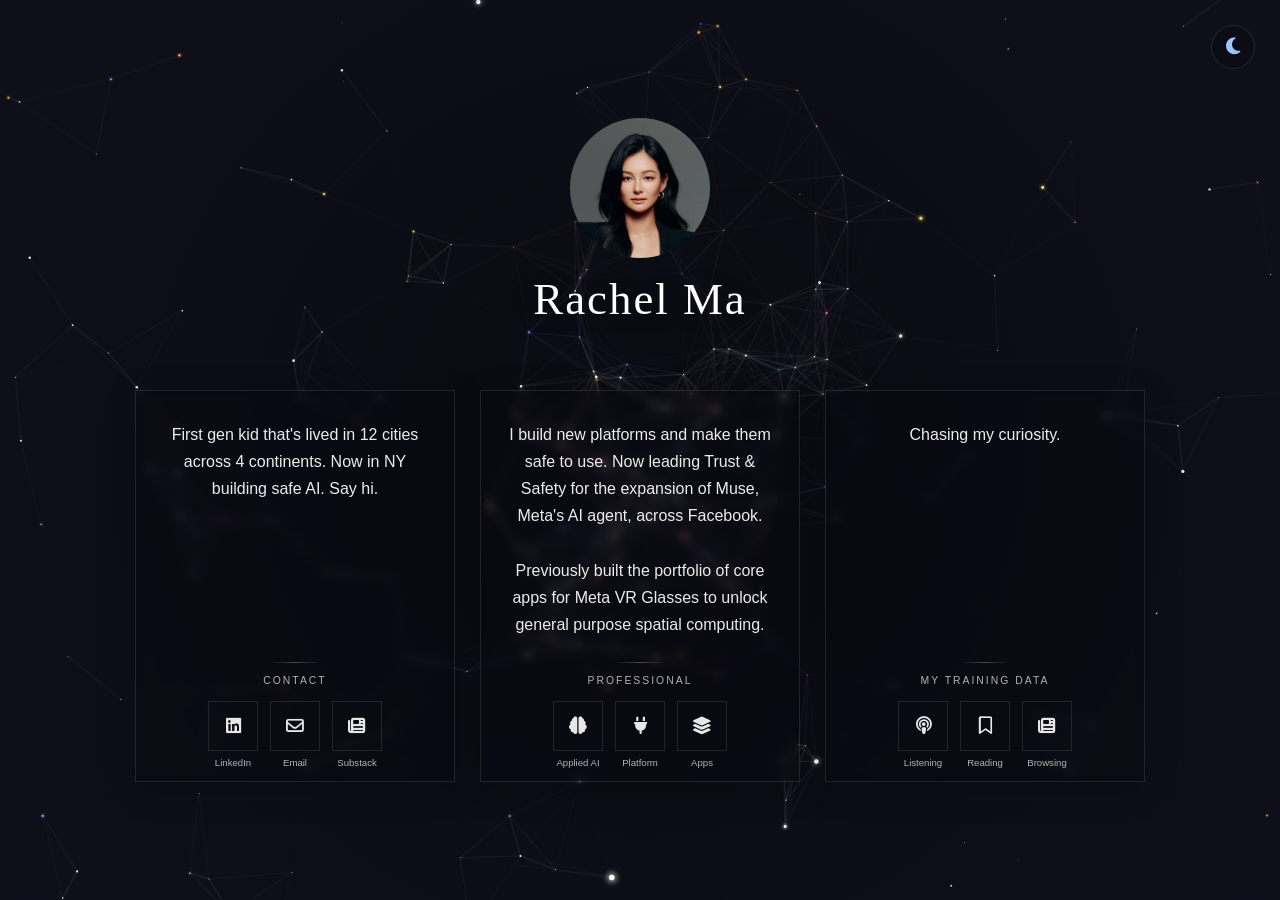
==== index.html @ 037cb05d "Update Contact card: Now in NY building safe AI" ====
<!DOCTYPE html>
<html lang="en">
<head>
    <meta charset="UTF-8">
    <meta name="theme-color" content="#0a0a0a">
    <meta name="viewport" content="width=device-width, initial-scale=1.0">
    <meta name="description" content="Rachel Ma — Product Manager @ Meta building the software platform for next-gen AI devices.">
    <meta property="og:title" content="Rachel Ma | Product Manager @ Meta">
    <meta property="og:description" content="Product Manager @ Meta building the software platform for next-gen AI devices.">
    <meta property="og:type" content="website">
    <meta property="og:image" content="profile.jpg">
    <meta name="twitter:card" content="summary_large_image">
    <meta name="twitter:title" content="Rachel Ma | Product Manager @ Meta">
    <meta name="twitter:description" content="Product Manager @ Meta building the software platform for next-gen AI devices.">
    <meta name="twitter:image" content="profile.jpg">
    <title>Rachel Ma</title>
    <link rel="icon" href="favicon.png" type="image/png">
    <link rel="stylesheet" href="styles.css?v=10">
    <link rel="stylesheet" href="https://cdnjs.cloudflare.com/ajax/libs/font-awesome/6.5.1/css/all.min.css">
</head>
<body>
    <!-- Preloader -->
    <div class="preloader" id="preloader">
        <div class="preloader-content">
            <div class="preloader-spinner"></div>
        </div>
    </div>

    <canvas id="constellation-canvas"></canvas>

    <!-- Theme Toggle -->
    <div class="theme-toggle-container" id="theme-toggle-container">
        <button class="theme-toggle-btn" id="theme-toggle-btn" aria-label="Toggle theme">
            <i class="fas fa-moon theme-icon" id="theme-icon-moon"></i>
            <i class="fa-regular fa-sun theme-icon" id="theme-icon-sun"></i>
        </button>
    </div>

    <main class="main-container">
        <!-- Hero Section - All content in one viewport -->
        <section class="hero-section" aria-label="Introduction">
            <header class="hero-header">
                <figure class="profile-image-container">
                    <img src="profile.svg" alt="Rachel Ma - Profile Photo" class="profile-image" id="profile-pic">
                </figure>
                <h1 class="name">Rachel Ma</h1>
            </header>

            <!-- Three cards in a row -->
            <div class="cards-row">
                <!-- Contact Card -->
                <article class="content-card">
                    <p class="card-description">
                        First gen kid that's lived in 12 cities across 4 continents. Now in NY building safe AI. Say hi.
                    </p>
                    <div class="card-divider" role="separator"></div>
                    <h2 class="icon-card-label">Contact</h2>
                    <nav class="icon-group" aria-label="Contact links">
                        <a href="https://www.linkedin.com/in/sayrachel/" target="_blank" rel="noopener noreferrer" class="icon-link" data-tooltip="LinkedIn" aria-label="LinkedIn profile">
                            <i class="fab fa-linkedin" aria-hidden="true"></i>
                            <span class="icon-label">LinkedIn</span>
                        </a>
                        <button class="icon-link email-copy" data-tooltip="Copy email" data-email="irachelma@gmail.com" aria-label="Copy email address">
                            <i class="far fa-envelope" aria-hidden="true"></i>
                            <span class="icon-label">Email</span>
                        </button>
                        <a href="https://substack.com/@sayrachel" target="_blank" rel="noopener noreferrer" class="icon-link" data-tooltip="Substack" aria-label="Substack profile">
                            <i class="fas fa-newspaper" aria-hidden="true"></i>
                            <span class="icon-label">Substack</span>
                        </a>
                    </nav>
                </article>

                <!-- Work Card -->
                <article class="content-card">
                    <p class="card-description">
                        I build new platforms and make them safe to use. Now leading Trust &amp; Safety for the expansion of Muse, Meta's AI agent, across Facebook.<br><br>
                        Previously built the portfolio of core apps for Meta VR Glasses to unlock general purpose spatial computing.
                    </p>
                    <div class="card-divider" role="separator"></div>
                    <h2 class="icon-card-label">Professional</h2>
                    <nav class="icon-group" aria-label="Work">
                        <button class="icon-link" data-detail="applied-ai" data-tooltip="Applied AI" aria-label="Applied AI — view detail" data-description="Perception and AI on Meta's devices.||Guided model investment with ML researchers, prototyped live translation, and shipped natural-language voice commands.">
                            <i class="fas fa-brain" aria-hidden="true"></i>
                            <span class="icon-label">Applied AI</span>
                        </button>
                        <button class="icon-link" data-detail="developer-platform" data-tooltip="Platform" aria-label="Developer Platform — view detail" data-description="The integration layer under the apps.||A File Picker API for developers, the Google Drive partnership, and third-party integrations shared across Meta.">
                            <i class="fas fa-plug" aria-hidden="true"></i>
                            <span class="icon-label">Platform</span>
                        </button>
                        <button class="icon-link" data-detail="app-portfolio" data-tooltip="Apps" aria-label="App Portfolio — view detail" data-description="The zero-to-one utilities portfolio.||Files to 1M+ MAU, Calendar, Camera and Gallery, and the OS-level copy/paste model adopted across 9 first-party apps.">
                            <i class="fas fa-layer-group" aria-hidden="true"></i>
                            <span class="icon-label">Apps</span>
                        </button>
                    </nav>
                </article>



                <!-- Interests Card -->
                <article class="content-card">
                    <p class="card-description">
                        Chasing my curiosity.
                    </p>
                    <div class="card-divider" role="separator"></div>
                    <h2 class="icon-card-label">My Training Data</h2>
                    <nav class="icon-group" aria-label="Current activities">
                        <a href="https://open.spotify.com/show/4JH4tybY1zX6e5hjCwU6gF?si=e2163b98062c461b" target="_blank" rel="noopener noreferrer" class="icon-link" data-tooltip="Listening" aria-label="Currently listening to podcast" data-description="Dwarkesh Podcast.">
                            <i class="fas fa-podcast" aria-hidden="true"></i>
                            <span class="icon-label">Listening</span>
                        </a>
                        <a href="https://www.goodreads.com/en/book/show/11468377-thinking-fast-and-slow" target="_blank" rel="noopener noreferrer" class="icon-link" data-tooltip="Reading" aria-label="Currently reading on Goodreads" data-description="Thinking, Fast and Slow.">
                            <i class="far fa-bookmark" aria-hidden="true"></i>
                            <span class="icon-label">Reading</span>
                        </a>
                        <a href="https://stratechery.com" target="_blank" rel="noopener noreferrer" class="icon-link" data-tooltip="Browsing" aria-label="Browsing Stratechery" data-description="Stratechery.">
                            <i class="fas fa-newspaper" aria-hidden="true"></i>
                            <span class="icon-label">Browsing</span>
                        </a>
                    </nav>
                </article>
            </div>
        </section>
    </main>

    <!-- Detail Pages -->
    <section class="detail-page" id="detail-applied-ai" aria-label="Applied AI">
        <button class="back-button" data-back aria-label="Back"><i class="fas fa-arrow-left" aria-hidden="true"></i></button>
        <div class="detail-content">
            <h2 class="detail-title">Applied AI</h2>
            <div class="cards-row">
                <article class="content-card detail-card">
                    <a href="https://sayrachel.substack.com/p/building-ocr-for-smart-glasses" target="_blank" rel="noopener noreferrer" class="icon-link" data-tooltip="Read the writeup" aria-label="OCR writeup on Substack">
                        <i class="fas fa-eye" aria-hidden="true"></i>
                        <span class="icon-label">OCR</span>
                    </a>
                    <p class="detail-card-text">Guided model investment for &ldquo;text-in-the-wild&rdquo; on AR glasses, partnering with ML researchers to raise egocentric OCR accuracy from 26% to 39%. Defined target use cases and model gaps (text grouping and ordering, intent disambiguation) to prioritize investments.</p>
                </article>
                <article class="content-card detail-card">
                    <a href="https://www.youtube.com/watch?v=XAs7jnDh5rM" target="_blank" rel="noopener noreferrer" class="icon-link" data-tooltip="Watch the demo" aria-label="Live Translation demo">
                        <i class="fas fa-language" aria-hidden="true"></i>
                        <span class="icon-label">Translate</span>
                    </a>
                    <p class="detail-card-text">Prototyped multimodal Live Translation on AR glasses, turning egocentric OCR and hand disambiguation research into a product experience.</p>
                </article>
                <article class="content-card detail-card">
                    <div class="icon-link" aria-hidden="true">
                        <i class="fas fa-microphone"></i>
                        <span class="icon-label">Voice</span>
                    </div>
                    <p class="detail-card-text">Introduced Meta AI natural-language voice commands across first-party VR apps, defining a new hands-free interaction model for the surface.</p>
                </article>
            </div>
        </div>
    </section>

    <section class="detail-page" id="detail-developer-platform" aria-label="Developer Platform">
        <button class="back-button" data-back aria-label="Back"><i class="fas fa-arrow-left" aria-hidden="true"></i></button>
        <div class="detail-content">
            <h2 class="detail-title">Developer Platform</h2>
            <div class="cards-row">
                <article class="content-card detail-card">
                    <a href="https://www.meta.com/help/quest/1472856609714504/" target="_blank" rel="noopener noreferrer" class="icon-link" data-tooltip="Files on Meta Quest" aria-label="Meta Quest Files">
                        <i class="fas fa-code" aria-hidden="true"></i>
                        <span class="icon-label">File Picker</span>
                    </a>
                    <p class="detail-card-text">Opened the Files platform through a File Picker API, adopted across first-party apps and available to third-party developers.</p>
                </article>
                <article class="content-card detail-card">
                    <div class="icon-link" aria-hidden="true">
                        <i class="fab fa-google-drive"></i>
                        <span class="icon-label">Drive</span>
                    </div>
                    <p class="detail-card-text">Negotiated the Google Drive partnership behind cloud drive access in Files, from first conversation through shipped integration and annual review.</p>
                </article>
                <article class="content-card detail-card">
                    <div class="icon-link" aria-hidden="true">
                        <i class="fas fa-plug"></i>
                        <span class="icon-label">Connect</span>
                    </div>
                    <p class="detail-card-text">Aligned orgs to share third-party integrations including Google Drive and Calendar, unlocking access for smart glasses and Meta's AI agent, Muse.</p>
                </article>
            </div>
        </div>
    </section>

    <section class="detail-page" id="detail-app-portfolio" aria-label="App Portfolio">
        <button class="back-button" data-back aria-label="Back"><i class="fas fa-arrow-left" aria-hidden="true"></i></button>
        <div class="detail-content">
            <h2 class="detail-title">App Portfolio</h2>
            <div class="cards-row">
                <article class="content-card detail-card">
                    <a href="https://www.meta.com/help/quest/1472856609714504/" target="_blank" rel="noopener noreferrer" class="icon-link" data-tooltip="Files on Meta Quest" aria-label="Meta Quest Files">
                        <i class="far fa-folder-open" aria-hidden="true"></i>
                        <span class="icon-label">Files</span>
                    </a>
                    <p class="detail-card-text">Launched the zero-to-one Files platform to 1M+ monthly users: previews, cross-app sharing, and cloud drive access.</p>
                </article>
                <article class="content-card detail-card">
                    <a href="https://www.theverge.com/2024/11/1/24285641/meta-quest-os-update-v71-redesign-train-mode-calendar" target="_blank" rel="noopener noreferrer" class="icon-link" data-tooltip="Covered by The Verge" aria-label="Calendar in The Verge">
                        <i class="far fa-calendar-alt" aria-hidden="true"></i>
                        <span class="icon-label">Calendar</span>
                    </a>
                    <p class="detail-card-text">Built the zero-to-one Calendar platform, a schedule manager with Google Calendar and Outlook integrations and a Zoom partnership.</p>
                </article>
                <article class="content-card detail-card">
                    <div class="icon-link" aria-hidden="true">
                        <i class="fas fa-camera"></i>
                        <span class="icon-label">Capture</span>
                    </div>
                    <p class="detail-card-text">Scaled Camera and Gallery into a capture-to-share content flywheel spanning the family of first-party apps, including Instagram and Threads.</p>
                </article>
                <article class="content-card detail-card">
                    <div class="icon-link" aria-hidden="true">
                        <i class="fas fa-clone"></i>
                        <span class="icon-label">Copy/Paste</span>
                    </div>
                    <p class="detail-card-text">Defined the OS-level copy/paste and drag-and-drop model for cross-app multitasking, and drove adoption across 9 first-party apps.</p>
                </article>
            </div>
        </div>
    </section>

    <script src="script.js?v=3"></script>
    <script defer src="https://va.vercel-scripts.com/v1/script.js"></script>
</body>
</html>
---- styles.css ----
* {
    margin: 0;
    padding: 0;
    box-sizing: border-box;
}

/* Preloader */
.preloader {
    position: fixed;
    top: 0;
    left: 0;
    width: 100%;
    height: 100%;
    background: #0a0a0a;
    z-index: 99999;
    display: flex;
    align-items: center;
    justify-content: center;
    transition: opacity 0.5s ease, visibility 0.5s ease;
}

.preloader.loaded {
    opacity: 0;
    visibility: hidden;
    pointer-events: none;
}

.preloader-content {
    text-align: center;
}

.preloader-spinner {
    width: 40px;
    height: 40px;
    border: 2px solid rgba(255, 255, 255, 0.1);
    border-top-color: rgba(255, 255, 255, 0.6);
    border-radius: 50%;
    animation: spin 0.8s linear infinite;
}

@keyframes spin {
    to {
        transform: rotate(360deg);
    }
}

/* Light mode preloader */
body.light-mode .preloader {
    background: #e8f4fc;
}

body.light-mode .preloader-spinner {
    border-color: rgba(26, 42, 58, 0.1);
    border-top-color: rgba(26, 42, 58, 0.6);
}

:root {
    /* Dark mode (default) */
    --bg-primary: #0a0a0a;
    --bg-secondary: rgba(15, 15, 20, 0.85);
    --text-primary: #ffffff;
    --text-secondary: rgba(255, 255, 255, 0.92);
    --text-muted: rgba(220, 220, 220, 0.8);
    --border-color: rgba(255, 255, 255, 0.1);
    --border-hover: rgba(255, 255, 255, 0.4);
    --icon-color: rgba(255, 255, 255, 0.9);
    --icon-hover: rgba(255, 255, 255, 1);
    --card-bg: rgba(5, 5, 10, 0.18);
    --card-shadow: rgba(0, 0, 0, 0.2);
    --divider-color: rgba(255, 255, 255, 0.25);
    --indicator-border: rgba(255, 255, 255, 0.3);
    --indicator-active: rgba(255, 255, 255, 0.8);
}

body.light-mode {
    /* Light mode */
    --bg-primary: #e8f4fc;
    --bg-secondary: rgba(255, 255, 255, 0.85);
    --text-primary: #1a2a3a;
    --text-secondary: rgba(26, 42, 58, 0.9);
    --text-muted: rgba(26, 42, 58, 0.6);
    --border-color: rgba(26, 42, 58, 0.15);
    --border-hover: rgba(26, 42, 58, 0.35);
    --icon-color: rgba(26, 42, 58, 0.75);
    --icon-hover: rgba(26, 42, 58, 0.95);
    --card-bg: rgba(255, 255, 255, 0.5);
    --card-shadow: rgba(0, 0, 0, 0.1);
    --divider-color: rgba(26, 42, 58, 0.2);
    --indicator-border: rgba(26, 42, 58, 0.3);
    --indicator-active: rgba(26, 42, 58, 0.8);
}

html {
    scroll-behavior: smooth;
    background-color: var(--bg-primary);
}

body {
    font-family: -apple-system, BlinkMacSystemFont, 'Segoe UI', 'Roboto', 'Oxygen', 'Ubuntu', 'Cantarell', sans-serif;
    background-color: var(--bg-primary);
    color: var(--text-primary);
    overflow-x: hidden;
    min-height: 100vh;
    min-height: 100dvh;
    transition: background-color 0.5s ease, color 0.5s ease;
}

/* Theme Toggle */
.theme-toggle-container {
    position: fixed;
    top: 25px;
    right: 25px;
    z-index: 9999;
    pointer-events: auto;
}

.theme-toggle-btn {
    width: 44px;
    height: 44px;
    border-radius: 50%;
    background: var(--card-bg);
    border: 1px solid var(--border-color);
    backdrop-filter: blur(15px);
    -webkit-backdrop-filter: blur(15px);
    cursor: pointer;
    display: flex;
    align-items: center;
    justify-content: center;
    position: relative;
    transition: box-shadow 0.2s ease, opacity 0.2s ease;
}

.theme-toggle-btn:hover {
    box-shadow: 0 4px 12px rgba(0, 0, 0, 0.2);
}

.theme-toggle-btn.transitioning {
    cursor: not-allowed;
    pointer-events: none;
}

.theme-icon {
    position: absolute;
    font-size: 1.2rem;
    pointer-events: none;
}

/* Canvas Background */
#constellation-canvas {
    position: fixed;
    top: 0;
    left: 0;
    right: 0;
    bottom: 0;
    width: 100%;
    height: 100%;
    z-index: 0;
    touch-action: pan-y;
    -webkit-touch-callout: none;
    -webkit-user-select: none;
    user-select: none;
}

/* Main Container - Viewport centered */
.main-container {
    position: relative;
    z-index: 2;
    min-height: 100vh;
    min-height: 100dvh;
    display: flex;
    align-items: center;
    justify-content: center;
    padding: 20px;
}

/* Hero Section - Single viewport layout */
.hero-section {
    display: flex;
    flex-direction: column;
    align-items: center;
    justify-content: center;
    text-align: center;
    width: 100%;
    max-width: 1480px;
}

.hero-header {
    display: flex;
    flex-direction: column;
    align-items: center;
    margin-bottom: 30px;
}

.profile-image-container {
    margin-bottom: 15px;
}

.profile-image {
    width: 120px;
    height: 120px;
    border-radius: 50%;
    object-fit: cover;
    display: block;
    visibility: visible;
    opacity: 1;
}

.name {
    font-size: 2.4rem;
    font-weight: 300;
    letter-spacing: 2px;
    color: var(--text-primary);
    font-family: 'Georgia', 'Times New Roman', serif;
    text-shadow: 0 2px 20px rgba(0, 0, 0, 0.3);
    margin-bottom: 20px;
    transition: color 0.3s ease;
}

/* Contact Section - keeps label above icons */
.contact-section {
    display: flex;
    flex-direction: column;
    align-items: center;
}

/* Contact Label - above contact icons */
.contact-label {
    font-size: 0.65rem;
    font-weight: 300;
    letter-spacing: 2px;
    text-transform: uppercase;
    color: var(--text-muted);
    margin-bottom: 15px;
    text-shadow: 0 2px 8px rgba(0, 0, 0, 0.3);
    transition: color 0.3s ease;
}

/* Contact Icons - Horizontal row under name */
.contact-icons {
    display: flex;
    gap: 15px;
    justify-content: center;
    align-items: center;
}

.contact-icons .icon-link {
    width: 50px;
    height: 50px;
    font-size: 1.1rem;
    background: var(--card-bg);
    backdrop-filter: blur(8px);
    -webkit-backdrop-filter: blur(8px);
    border-color: var(--border-hover);
}

/* Cards Row - 4 cards side by side, equal width */
.cards-row {
    display: flex;
    flex-wrap: wrap;
    gap: 20px;
    justify-content: center;
    align-items: stretch;
    width: 100%;
    max-width: 1480px;
}

/* Content Cards - Fixed width for equal sizing */
.content-card {
    background: var(--card-bg);
    border: 1px solid var(--border-color);
    padding: 25px 20px;
    backdrop-filter: blur(8px);
    -webkit-backdrop-filter: blur(8px);
    box-shadow: 0 8px 32px var(--card-shadow);
    width: 320px;
    flex: 0 0 320px;
    transition: background 0.3s ease, border-color 0.3s ease, box-shadow 0.3s ease;
    display: flex;
    flex-direction: column;
    /* Promote to own GPU composite layer to stabilize backdrop-filter
       blur over the constantly-redrawing star canvas (prevents flicker) */
    transform: translateZ(0);
    -webkit-transform: translateZ(0);
    isolation: isolate;
}

/* Less blur in dark mode so constellations show through */
body:not(.light-mode) .content-card {
    backdrop-filter: blur(4px);
    -webkit-backdrop-filter: blur(4px);
}

.card-description {
    font-size: 0.9rem;
    line-height: 1.7;
    color: var(--text-secondary);
    margin-bottom: 12px;
    font-weight: 300;
    transition: color 0.3s ease;
    flex-grow: 1;
}

.card-subtitle {
    font-size: 0.75rem;
    color: var(--text-secondary);
    opacity: 0.6;
    margin: -8px 0 8px 0;
    font-style: italic;
    font-weight: 300;
    text-align: center;
}

.icon-link.disabled {
    cursor: default;
    opacity: 0.7;
}

.icon-link.disabled:hover {
    transform: none;
    border-color: var(--border-color);
    color: var(--icon-color);
    background: transparent;
    box-shadow: none;
}

.card-divider {
    width: 50px;
    height: 1px;
    background: linear-gradient(90deg, transparent, var(--divider-color), transparent);
    margin: 12px auto;
}

.icon-card-label {
    font-size: 0.65rem;
    font-weight: 300;
    letter-spacing: 2px;
    text-transform: uppercase;
    color: var(--text-muted);
    display: block;
    margin: 0 0 15px 0;
    text-shadow: 0 2px 8px rgba(0, 0, 0, 0.3);
    transition: color 0.3s ease;
}

h2.icon-card-label {
    font-size: 0.65rem;
    font-weight: 300;
}

/* Icon Group */
.icon-group {
    display: flex;
    gap: 12px;
    justify-content: center;
    align-items: center;
    flex-wrap: wrap;
}

.icon-link {
    display: flex;
    flex-direction: column;
    align-items: center;
    justify-content: center;
    width: 50px;
    height: 50px;
    background: transparent;
    border: 1px solid var(--border-color);
    color: var(--icon-color);
    font-size: 1.1rem;
    text-decoration: none;
    cursor: pointer;
    transition: all 0.3s ease;
    position: relative;
}

.icon-label {
    display: block;
    position: absolute;
    bottom: -18px;
    left: 50%;
    transform: translateX(-50%);
    font-size: 0.6rem;
    color: var(--text-muted);
    font-weight: 400;
    white-space: nowrap;
}

.icon-link:hover {
    border-color: var(--border-hover);
    color: var(--icon-hover);
    background: rgba(128, 128, 128, 0.05);
    transform: translateY(-3px);
    box-shadow: 0 8px 25px var(--card-shadow);
}

.icon-link.reset-hover {
    transform: translateY(0) !important;
    border-color: var(--border-color) !important;
    color: var(--icon-color) !important;
    background: transparent !important;
    box-shadow: none !important;
    transition: transform 0.3s ease, color 0.3s ease, border-color 0.3s ease, background 0.3s ease, box-shadow 0.3s ease !important;
    will-change: transform;
}

.contact-icons .icon-link.reset-hover {
    background: var(--card-bg) !important;
    border-color: var(--border-hover) !important;
}

/* Tooltip */
.icon-link::after {
    display: none;
}

/* Email copy feedback */
@keyframes copyFeedback {
    0% { transform: scale(1); }
    50% { transform: scale(1.1); }
    100% { transform: scale(1); }
}

.icon-link.copied {
    animation: copyFeedback 0.3s ease;
    border-color: var(--text-primary);
    color: var(--text-primary);
}

/* Clickable Cards */
.content-card[data-detail] {
    cursor: pointer;
    transition: background 0.3s ease, border-color 0.3s ease, box-shadow 0.3s ease, transform 0.3s ease;
}

.content-card[data-detail]:hover {
    border-color: var(--border-hover);
    transform: translateY(-3px);
    box-shadow: 0 12px 40px var(--card-shadow);
}

/* Detail Pages */
.detail-page {
    display: none;
    position: relative;
    z-index: 2;
    min-height: 100vh;
    min-height: 100dvh;
    padding: 30px 20px;
    opacity: 0;
    transition: opacity 0.3s ease;
}

.detail-page.active {
    display: flex;
    flex-direction: column;
    align-items: center;
    justify-content: center;
}

.detail-page.visible {
    opacity: 1;
}

.back-button {
    position: fixed;
    top: 25px;
    left: 25px;
    z-index: 9999;
    width: 44px;
    height: 44px;
    border-radius: 50%;
    background: var(--card-bg);
    border: 1px solid var(--border-color);
    backdrop-filter: blur(15px);
    -webkit-backdrop-filter: blur(15px);
    color: var(--icon-color);
    font-size: 1.1rem;
    cursor: pointer;
    display: flex;
    align-items: center;
    justify-content: center;
    transition: box-shadow 0.2s ease, border-color 0.3s ease, color 0.3s ease, transform 0.3s ease;
}

.back-button:hover {
    box-shadow: 0 4px 12px rgba(0, 0, 0, 0.2);
    border-color: var(--border-hover);
    color: var(--icon-hover);
    transform: translateX(-2px);
}

.detail-content {
    max-width: 1400px;
    width: 100%;
    display: flex;
    flex-direction: column;
    align-items: center;
    text-align: center;
}

.detail-title {
    font-size: 2rem;
    font-weight: 300;
    letter-spacing: 2px;
    color: var(--text-primary);
    font-family: 'Georgia', 'Times New Roman', serif;
    text-shadow: 0 2px 20px rgba(0, 0, 0, 0.3);
    margin-bottom: 30px;
    transition: color 0.3s ease;
}

.detail-content .cards-row {
    max-width: 1400px;
}

.content-card.detail-card {
    align-items: center;
    text-align: center;
}

.detail-card .icon-link {
    margin-bottom: 20px;
}

.detail-card-text {
    font-size: 0.9rem;
    line-height: 1.7;
    color: var(--text-secondary);
    font-weight: 300;
    transition: color 0.3s ease;
}

/* Hide main when detail is open */
.main-container.hidden {
    display: none;
}

/* ============================================
   TABLET RESPONSIVE STYLES
   ============================================ */

@media (max-width: 1024px) {
    .cards-row {
        gap: 15px;
    }

    .content-card {
        width: 280px;
        padding: 20px 18px;
    }

    .card-description {
        font-size: 0.85rem;
    }
}

/* ============================================
   MOBILE RESPONSIVE STYLES
   ============================================ */

@media (max-width: 900px) {
    .main-container {
        align-items: flex-start;
        padding: 60px 15px 30px;
    }

    .hero-section {
        justify-content: flex-start;
    }

    .hero-header {
        margin-bottom: 25px;
    }

    .theme-toggle-container {
        top: 15px;
        right: 15px;
    }

    .theme-toggle-btn {
        width: 40px;
        height: 40px;
    }

    .theme-icon {
        font-size: 1rem;
    }

    .profile-image {
        width: 100px;
        height: 100px;
    }

    .name {
        font-size: 1.8rem;
        letter-spacing: 1px;
        margin-bottom: 15px;
    }

    .contact-icons {
        gap: 12px;
    }

    .contact-label {
        font-size: 0.6rem;
        letter-spacing: 1.5px;
        margin-bottom: 12px;
    }

    .contact-icons .icon-link {
        width: 44px;
        height: 44px;
        font-size: 1rem;
    }

    .contact-icons .icon-label {
        display: block;
        font-size: 0.5rem;
        margin-top: 2px;
        color: var(--text-muted);
        font-weight: 400;
    }

    /* Stack cards vertically on mobile */
    .cards-row {
        flex-direction: column;
        align-items: center;
        gap: 15px;
    }

    .content-card {
        width: 100%;
        max-width: 400px;
        flex: 0 0 auto;
        padding: 20px;
    }

    .card-description {
        font-size: 0.85rem;
        line-height: 1.6;
        margin-bottom: 10px;
        flex-grow: 0;
        text-wrap: balance;
    }

    .card-divider {
        margin: 10px auto;
    }

    .icon-card-label {
        font-size: 0.6rem;
        letter-spacing: 1.5px;
        margin: 0 0 12px 0;
    }

    .icon-group {
        gap: 10px;
    }

    .icon-link {
        width: 55px;
        height: 55px;
        font-size: 1.1rem;
        overflow: visible;
    }

    .icon-label {
        display: block;
        position: absolute;
        bottom: -14px;
        left: 50%;
        transform: translateX(-50%);
        font-size: 0.5rem;
        color: var(--text-muted);
        font-weight: 400;
        white-space: nowrap;
    }

    /* Detail page mobile */
    .back-button {
        top: 15px;
        left: 15px;
        width: 40px;
        height: 40px;
        font-size: 1rem;
    }

    .detail-content {
        margin-top: 60px;
    }

    .detail-title {
        font-size: 1.6rem;
    }

    .detail-card-text {
        font-size: 0.85rem;
    }
}

@media (max-width: 480px) {
    .main-container {
        padding: 50px 12px 20px;
    }

    .profile-image {
        width: 90px;
        height: 90px;
    }

    .name {
        font-size: 1.6rem;
    }

    .contact-icons .icon-link {
        width: 42px;
        height: 42px;
        font-size: 0.95rem;
    }

    .content-card {
        padding: 18px 15px;
    }

    .card-description {
        font-size: 0.8rem;
    }

    .icon-link {
        width: 50px;
        height: 50px;
        font-size: 1rem;
        overflow: visible;
    }
}

/* Landscape mobile */
@media (max-height: 600px) and (orientation: landscape) {
    .main-container {
        align-items: flex-start;
        padding: 20px;
    }

    .hero-header {
        flex-direction: row;
        gap: 20px;
        margin-bottom: 20px;
    }

    .profile-image-container {
        margin-bottom: 0;
    }

    .profile-image {
        width: 70px;
        height: 70px;
    }

    .name {
        font-size: 1.4rem;
        margin-bottom: 10px;
    }

    .contact-icons .icon-link {
        width: 40px;
        height: 40px;
    }

    .cards-row {
        flex-direction: row;
        flex-wrap: nowrap;
    }

    .content-card {
        width: auto;
        flex: 1;
        min-width: 0;
        padding: 15px;
    }

    .card-description {
        font-size: 0.75rem;
    }

    .icon-link {
        width: 40px;
        height: 40px;
    }
}

/* Very tall screens - extra breathing room */
@media (min-height: 900px) and (min-width: 901px) {
    .hero-header {
        margin-bottom: 40px;
    }

    .profile-image {
        width: 140px;
        height: 140px;
    }

    .name {
        font-size: 2.8rem;
        margin-bottom: 25px;
    }

    .contact-icons .icon-link {
        width: 50px;
        height: 50px;
        font-size: 1.2rem;
    }

    .cards-row {
        gap: 25px;
    }

    .content-card {
        width: 340px;
        padding: 30px 25px;
    }

    .card-description {
        font-size: 1rem;
    }
}
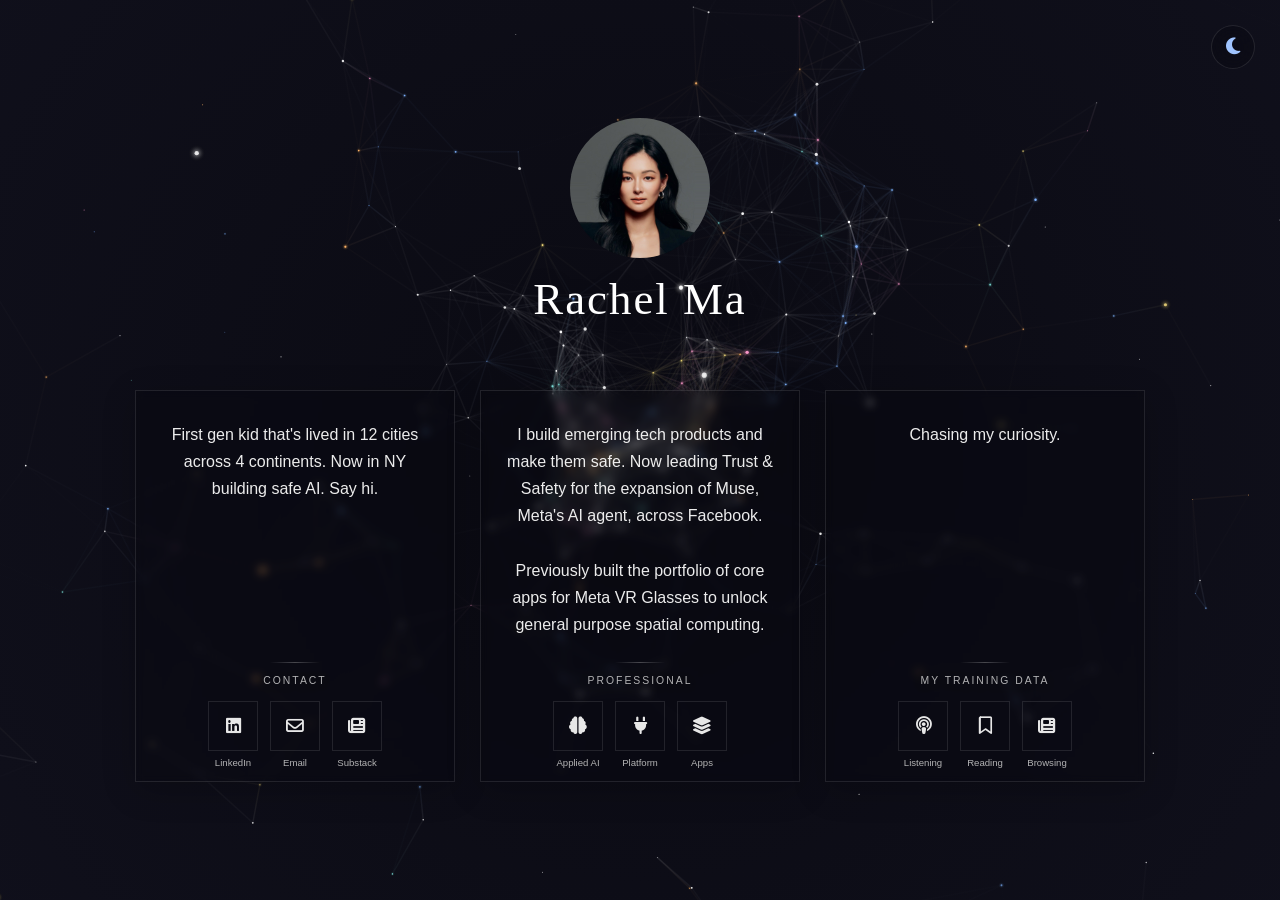
==== commit b1a6d21c: "Update Professional headline: I build emerging tech products and make them safe" ====
--- a/index.html
+++ b/index.html
@@ -74,7 +74,7 @@
                 <!-- Work Card -->
                 <article class="content-card">
                     <p class="card-description">
-                        I build new platforms and make them safe to use. Now leading Trust &amp; Safety for the expansion of Muse, Meta's AI agent, across Facebook.<br><br>
+                        I build emerging tech products and make them safe. Now leading Trust &amp; Safety for the expansion of Muse, Meta's AI agent, across Facebook.<br><br>
                         Previously built the portfolio of core apps for Meta VR Glasses to unlock general purpose spatial computing.
                     </p>
                     <div class="card-divider" role="separator"></div>
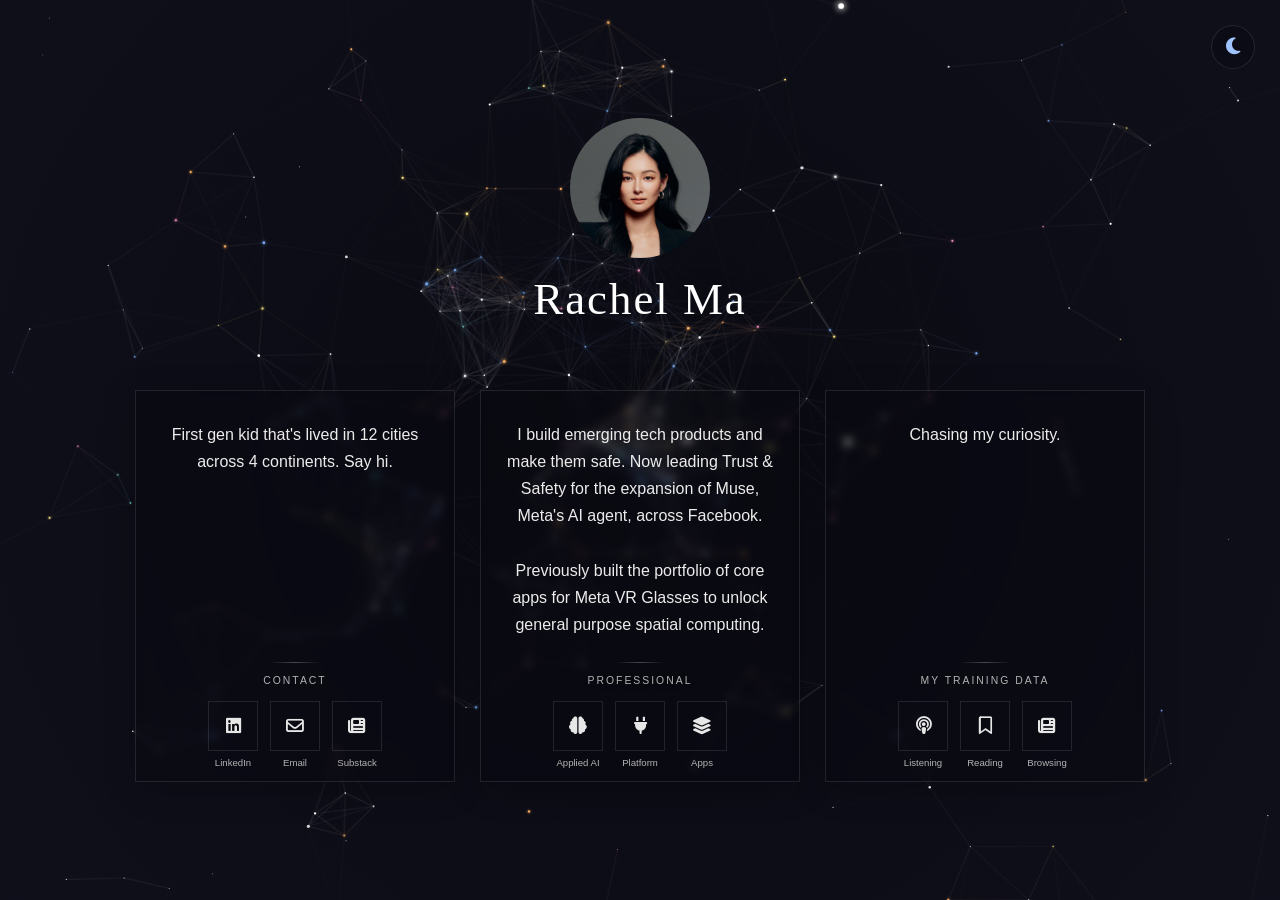
==== commit 4c756fa9: "Remove "Now in NY building safe AI" from Contact card" ====
--- a/index.html
+++ b/index.html
@@ -51,7 +51,7 @@
                 <!-- Contact Card -->
                 <article class="content-card">
                     <p class="card-description">
-                        First gen kid that's lived in 12 cities across 4 continents. Now in NY building safe AI. Say hi.
+                        First gen kid that's lived in 12 cities across 4 continents. Say hi.
                     </p>
                     <div class="card-divider" role="separator"></div>
                     <h2 class="icon-card-label">Contact</h2>
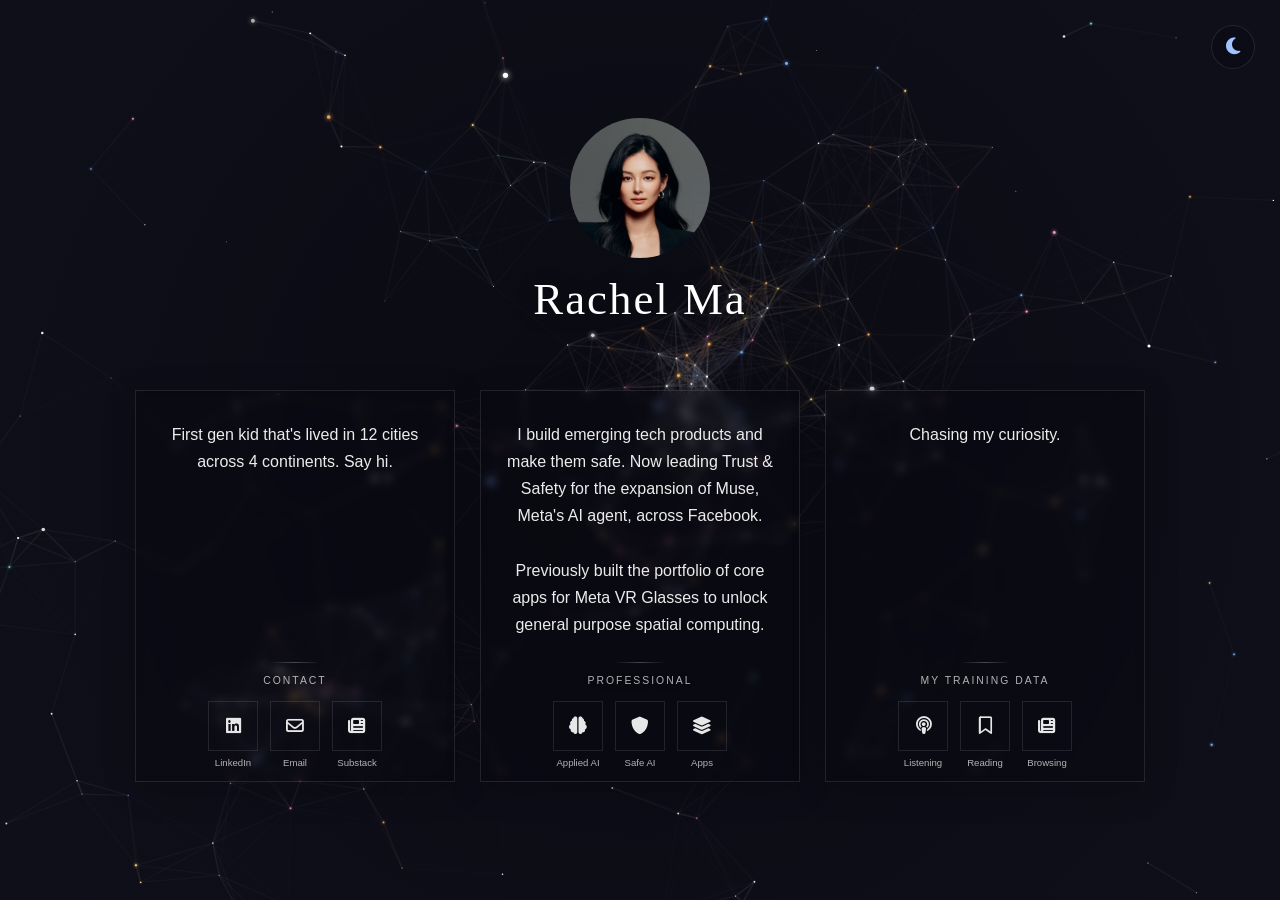
==== commit f1bcf502: "Professional: replace Platform with Safe AI (shield icon) and single detail card" ====
--- a/index.html
+++ b/index.html
@@ -84,9 +84,9 @@
                             <i class="fas fa-brain" aria-hidden="true"></i>
                             <span class="icon-label">Applied AI</span>
                         </button>
-                        <button class="icon-link" data-detail="developer-platform" data-tooltip="Platform" aria-label="Developer Platform — view detail" data-description="The integration layer under the apps.||A File Picker API for developers, the Google Drive partnership, and third-party integrations shared across Meta.">
-                            <i class="fas fa-plug" aria-hidden="true"></i>
-                            <span class="icon-label">Platform</span>
+                        <button class="icon-link" data-detail="safe-ai" data-tooltip="Safe AI" aria-label="Safe AI — view detail" data-description="Enabling the safe expansion of Muse across Facebook.">
+                            <i class="fas fa-shield" aria-hidden="true"></i>
+                            <span class="icon-label">Safe AI</span>
                         </button>
                         <button class="icon-link" data-detail="app-portfolio" data-tooltip="Apps" aria-label="App Portfolio — view detail" data-description="The zero-to-one utilities portfolio.||Files to 1M+ MAU, Calendar, Camera and Gallery, and the OS-level copy/paste model adopted across 9 first-party apps.">
                             <i class="fas fa-layer-group" aria-hidden="true"></i>
@@ -154,31 +154,17 @@
         </div>
     </section>
 
-    <section class="detail-page" id="detail-developer-platform" aria-label="Developer Platform">
+    <section class="detail-page" id="detail-safe-ai" aria-label="Safe AI">
         <button class="back-button" data-back aria-label="Back"><i class="fas fa-arrow-left" aria-hidden="true"></i></button>
         <div class="detail-content">
-            <h2 class="detail-title">Developer Platform</h2>
-            <div class="cards-row">
-                <article class="content-card detail-card">
-                    <a href="https://www.meta.com/help/quest/1472856609714504/" target="_blank" rel="noopener noreferrer" class="icon-link" data-tooltip="Files on Meta Quest" aria-label="Meta Quest Files">
-                        <i class="fas fa-code" aria-hidden="true"></i>
-                        <span class="icon-label">File Picker</span>
-                    </a>
-                    <p class="detail-card-text">Opened the Files platform through a File Picker API, adopted across first-party apps and available to third-party developers.</p>
-                </article>
-                <article class="content-card detail-card">
-                    <div class="icon-link" aria-hidden="true">
-                        <i class="fab fa-google-drive"></i>
-                        <span class="icon-label">Drive</span>
-                    </div>
-                    <p class="detail-card-text">Negotiated the Google Drive partnership behind cloud drive access in Files, from first conversation through shipped integration and annual review.</p>
-                </article>
-                <article class="content-card detail-card">
-                    <div class="icon-link" aria-hidden="true">
-                        <i class="fas fa-plug"></i>
-                        <span class="icon-label">Connect</span>
-                    </div>
-                    <p class="detail-card-text">Aligned orgs to share third-party integrations including Google Drive and Calendar, unlocking access for smart glasses and Meta's AI agent, Muse.</p>
+            <h2 class="detail-title">Safe AI</h2>
+            <div class="cards-row">
+                <article class="content-card detail-card">
+                    <div class="icon-link" aria-hidden="true">
+                        <i class="fas fa-shield"></i>
+                        <span class="icon-label">Safe AI</span>
+                    </div>
+                    <p class="detail-card-text">Enabling the safe expansion of Muse across Facebook.</p>
                 </article>
             </div>
         </div>
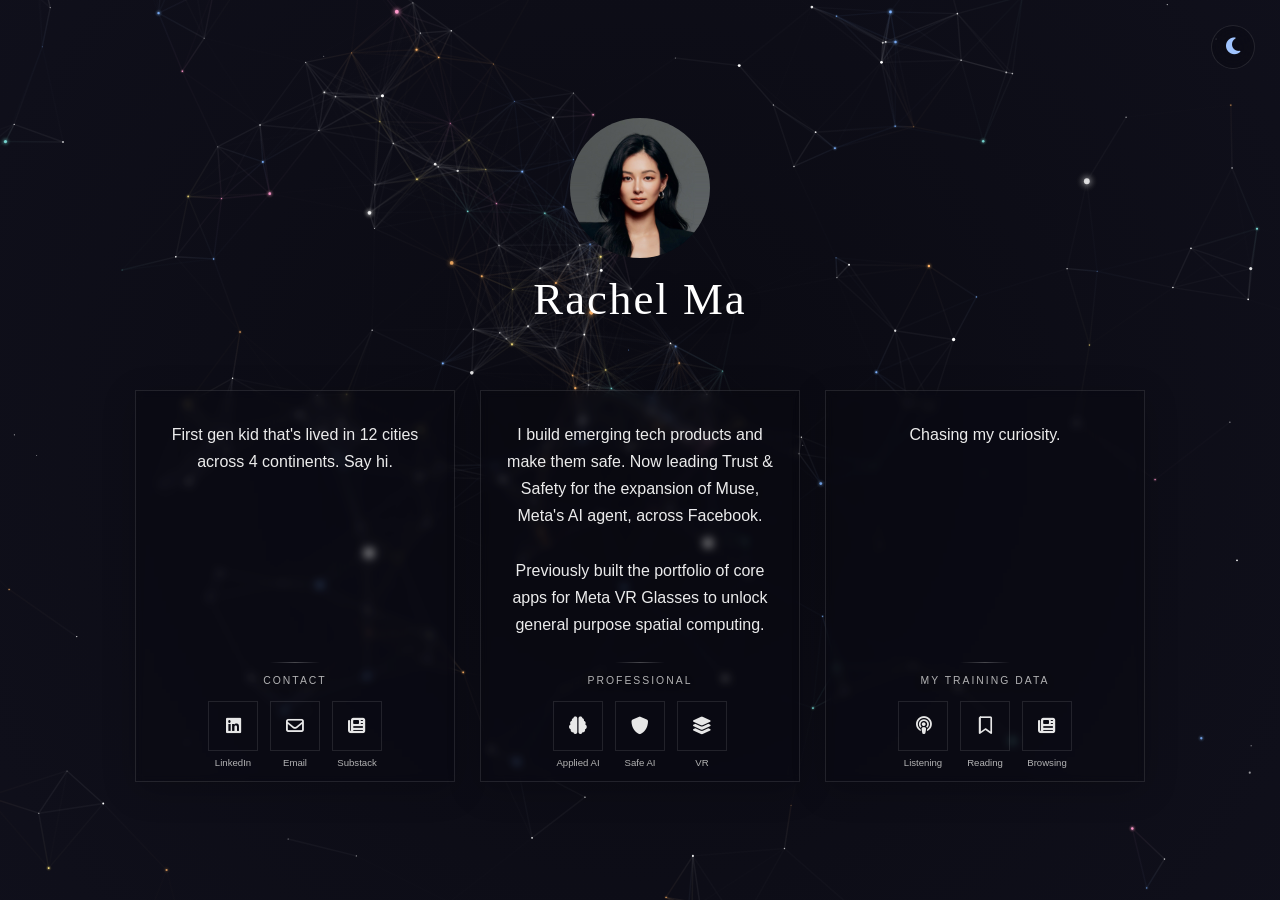
==== commit 67cc322f: "Professional: rename Apps to VR, detail title to Meta VR Glasses, restore platform cards" ====
--- a/index.html
+++ b/index.html
@@ -88,9 +88,9 @@
                             <i class="fas fa-shield" aria-hidden="true"></i>
                             <span class="icon-label">Safe AI</span>
                         </button>
-                        <button class="icon-link" data-detail="app-portfolio" data-tooltip="Apps" aria-label="App Portfolio — view detail" data-description="The zero-to-one utilities portfolio.||Files to 1M+ MAU, Calendar, Camera and Gallery, and the OS-level copy/paste model adopted across 9 first-party apps.">
+                        <button class="icon-link" data-detail="meta-vr-glasses" data-tooltip="VR" aria-label="VR — view detail" data-description="The zero-to-one utilities portfolio.||Files to 1M+ MAU, Calendar, Camera and Gallery, and the OS-level copy/paste model adopted across 9 first-party apps.">
                             <i class="fas fa-layer-group" aria-hidden="true"></i>
-                            <span class="icon-label">Apps</span>
+                            <span class="icon-label">VR</span>
                         </button>
                     </nav>
                 </article>
@@ -170,10 +170,10 @@
         </div>
     </section>
 
-    <section class="detail-page" id="detail-app-portfolio" aria-label="App Portfolio">
+    <section class="detail-page" id="detail-meta-vr-glasses" aria-label="Meta VR Glasses">
         <button class="back-button" data-back aria-label="Back"><i class="fas fa-arrow-left" aria-hidden="true"></i></button>
         <div class="detail-content">
-            <h2 class="detail-title">App Portfolio</h2>
+            <h2 class="detail-title">Meta VR Glasses</h2>
             <div class="cards-row">
                 <article class="content-card detail-card">
                     <a href="https://www.meta.com/help/quest/1472856609714504/" target="_blank" rel="noopener noreferrer" class="icon-link" data-tooltip="Files on Meta Quest" aria-label="Meta Quest Files">
@@ -202,6 +202,27 @@
                         <span class="icon-label">Copy/Paste</span>
                     </div>
                     <p class="detail-card-text">Defined the OS-level copy/paste and drag-and-drop model for cross-app multitasking, and drove adoption across 9 first-party apps.</p>
+                </article>
+                <article class="content-card detail-card">
+                    <a href="https://www.meta.com/help/quest/1472856609714504/" target="_blank" rel="noopener noreferrer" class="icon-link" data-tooltip="Files on Meta Quest" aria-label="Meta Quest Files">
+                        <i class="fas fa-code" aria-hidden="true"></i>
+                        <span class="icon-label">File Picker</span>
+                    </a>
+                    <p class="detail-card-text">Opened the Files platform through a File Picker API, adopted across first-party apps and available to third-party developers.</p>
+                </article>
+                <article class="content-card detail-card">
+                    <div class="icon-link" aria-hidden="true">
+                        <i class="fab fa-google-drive"></i>
+                        <span class="icon-label">Drive</span>
+                    </div>
+                    <p class="detail-card-text">Negotiated the Google Drive partnership behind cloud drive access in Files, from first conversation through shipped integration and annual review.</p>
+                </article>
+                <article class="content-card detail-card">
+                    <div class="icon-link" aria-hidden="true">
+                        <i class="fas fa-plug"></i>
+                        <span class="icon-label">Connect</span>
+                    </div>
+                    <p class="detail-card-text">Aligned orgs to share third-party integrations including Google Drive and Calendar, unlocking access for smart glasses and Meta's AI agent, Muse.</p>
                 </article>
             </div>
         </div>
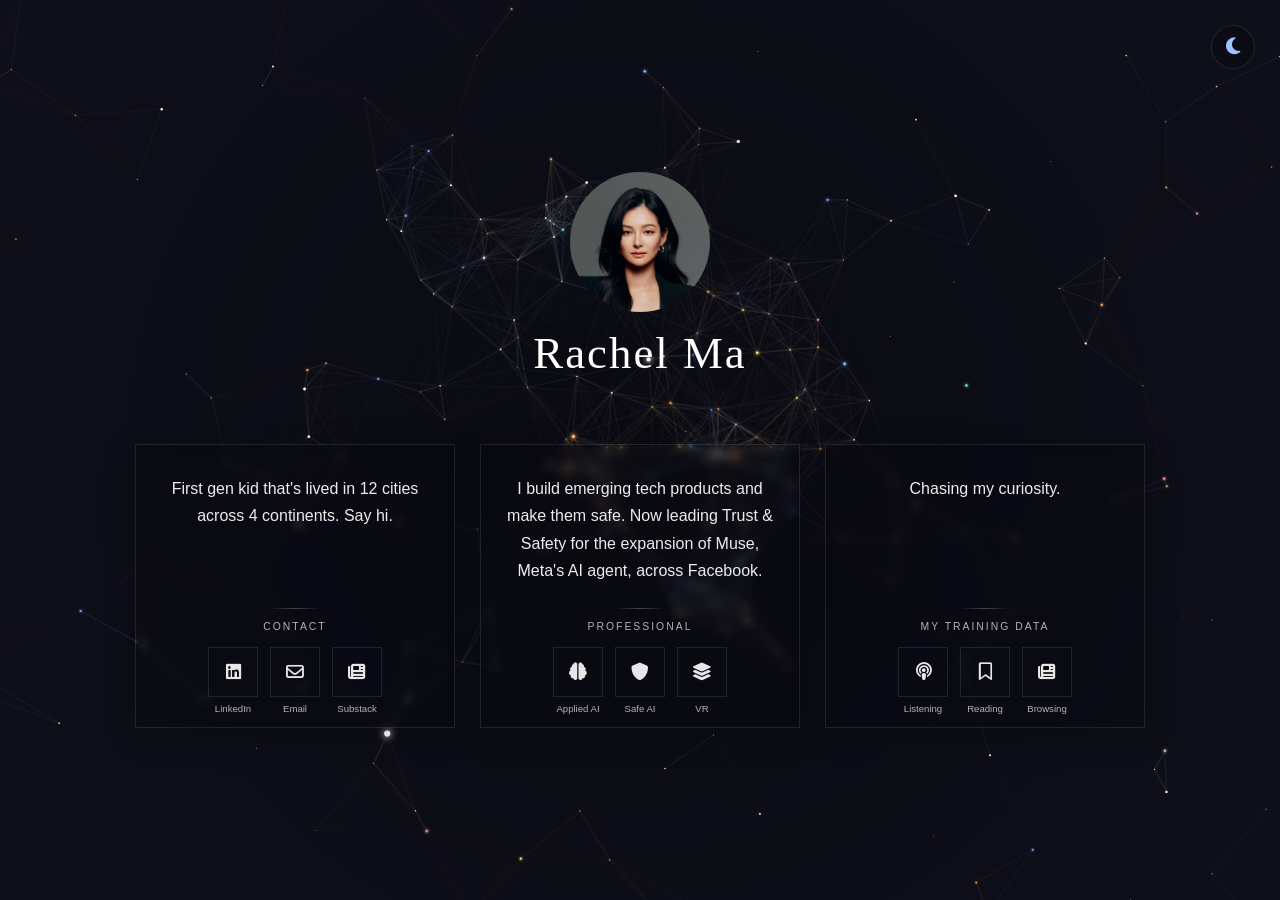
==== commit f711f1e6: "Remove "Previously built" line from Professional card" ====
--- a/index.html
+++ b/index.html
@@ -74,8 +74,7 @@
                 <!-- Work Card -->
                 <article class="content-card">
                     <p class="card-description">
-                        I build emerging tech products and make them safe. Now leading Trust &amp; Safety for the expansion of Muse, Meta's AI agent, across Facebook.<br><br>
-                        Previously built the portfolio of core apps for Meta VR Glasses to unlock general purpose spatial computing.
+                        I build emerging tech products and make them safe. Now leading Trust &amp; Safety for the expansion of Muse, Meta's AI agent, across Facebook.
                     </p>
                     <div class="card-divider" role="separator"></div>
                     <h2 class="icon-card-label">Professional</h2>
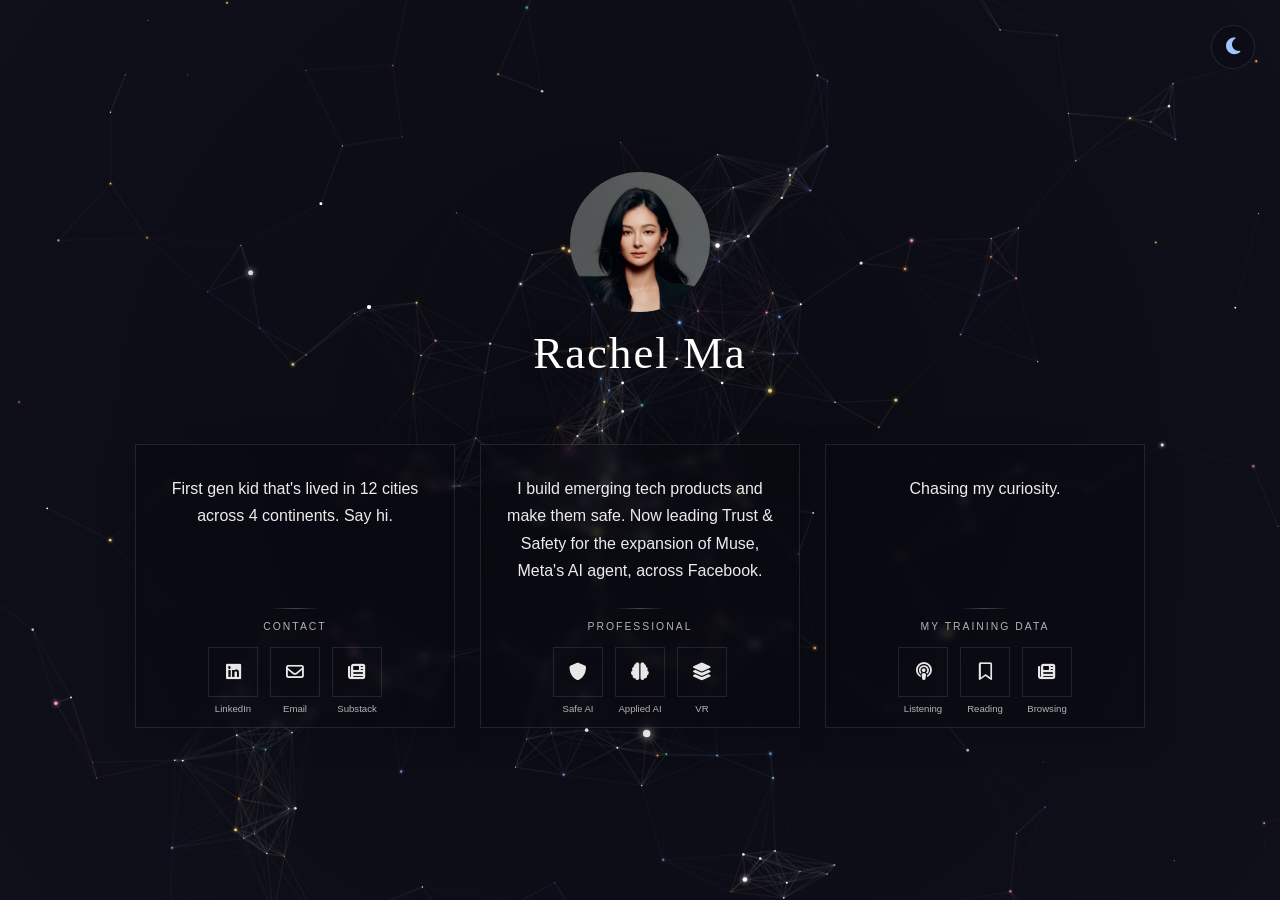
==== commit 69b20be0: "Professional: order Safe AI before Applied AI" ====
--- a/index.html
+++ b/index.html
@@ -79,13 +79,13 @@
                     <div class="card-divider" role="separator"></div>
                     <h2 class="icon-card-label">Professional</h2>
                     <nav class="icon-group" aria-label="Work">
+                        <button class="icon-link" data-detail="safe-ai" data-tooltip="Safe AI" aria-label="Safe AI — view detail" data-description="Enabling the safe expansion of Muse across Facebook.">
+                            <i class="fas fa-shield" aria-hidden="true"></i>
+                            <span class="icon-label">Safe AI</span>
+                        </button>
                         <button class="icon-link" data-detail="applied-ai" data-tooltip="Applied AI" aria-label="Applied AI — view detail" data-description="Perception and AI on Meta's devices.||Guided model investment with ML researchers, prototyped live translation, and shipped natural-language voice commands.">
                             <i class="fas fa-brain" aria-hidden="true"></i>
                             <span class="icon-label">Applied AI</span>
-                        </button>
-                        <button class="icon-link" data-detail="safe-ai" data-tooltip="Safe AI" aria-label="Safe AI — view detail" data-description="Enabling the safe expansion of Muse across Facebook.">
-                            <i class="fas fa-shield" aria-hidden="true"></i>
-                            <span class="icon-label">Safe AI</span>
                         </button>
                         <button class="icon-link" data-detail="meta-vr-glasses" data-tooltip="VR" aria-label="VR — view detail" data-description="The zero-to-one utilities portfolio.||Files to 1M+ MAU, Calendar, Camera and Gallery, and the OS-level copy/paste model adopted across 9 first-party apps.">
                             <i class="fas fa-layer-group" aria-hidden="true"></i>
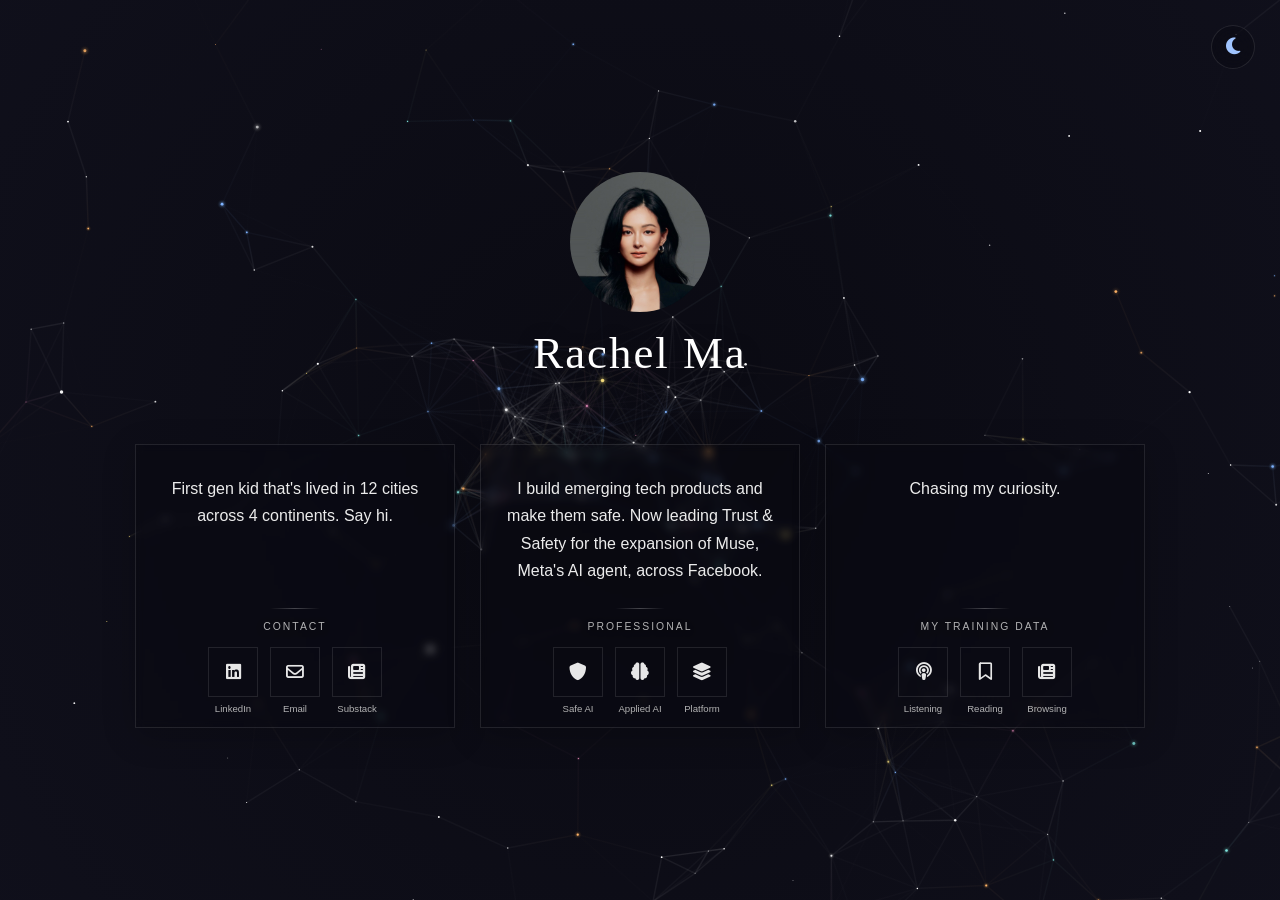
==== commit 4648d4b3: "Professional: rename VR icon back to Platform" ====
--- a/index.html
+++ b/index.html
@@ -87,9 +87,9 @@
                             <i class="fas fa-brain" aria-hidden="true"></i>
                             <span class="icon-label">Applied AI</span>
                         </button>
-                        <button class="icon-link" data-detail="meta-vr-glasses" data-tooltip="VR" aria-label="VR — view detail" data-description="The zero-to-one utilities portfolio.||Files to 1M+ MAU, Calendar, Camera and Gallery, and the OS-level copy/paste model adopted across 9 first-party apps.">
+                        <button class="icon-link" data-detail="meta-vr-glasses" data-tooltip="Platform" aria-label="Platform — view detail" data-description="The zero-to-one utilities portfolio.||Files to 1M+ MAU, Calendar, Camera and Gallery, and the OS-level copy/paste model adopted across 9 first-party apps.">
                             <i class="fas fa-layer-group" aria-hidden="true"></i>
-                            <span class="icon-label">VR</span>
+                            <span class="icon-label">Platform</span>
                         </button>
                     </nav>
                 </article>
